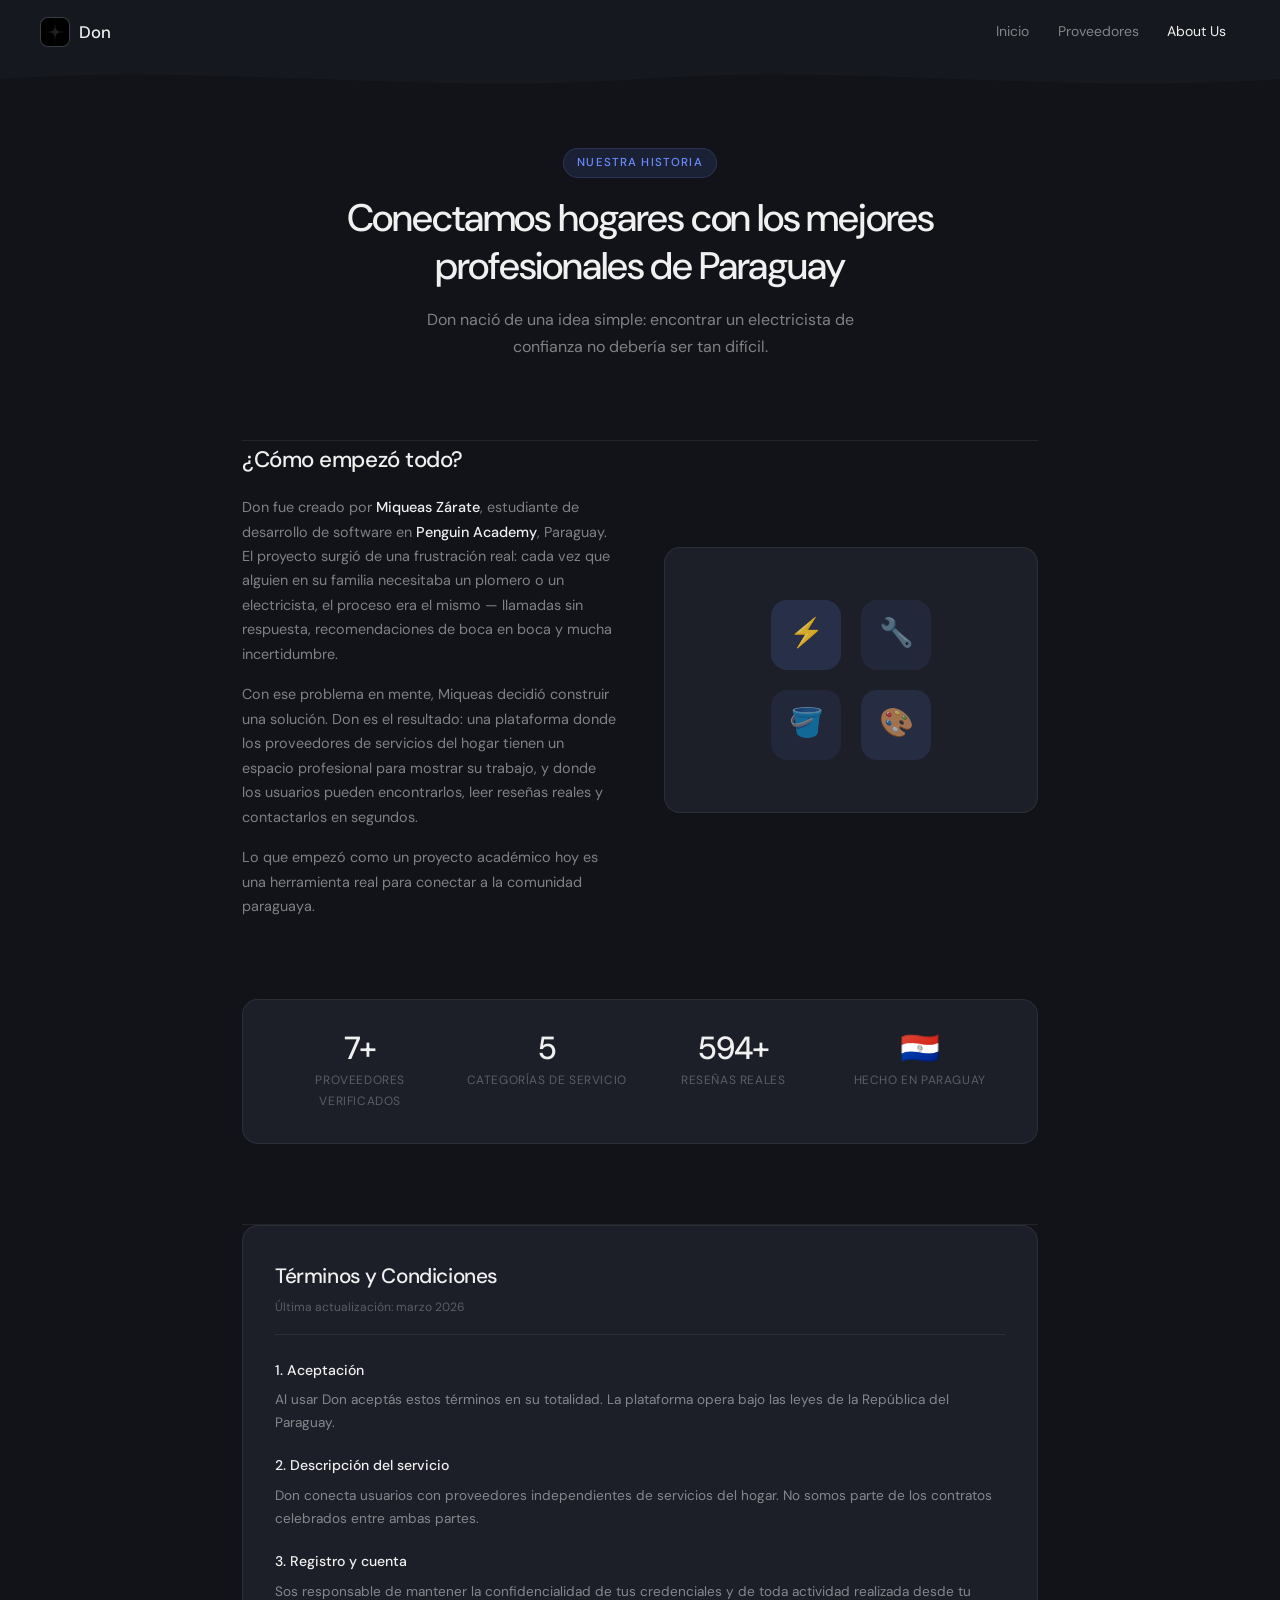
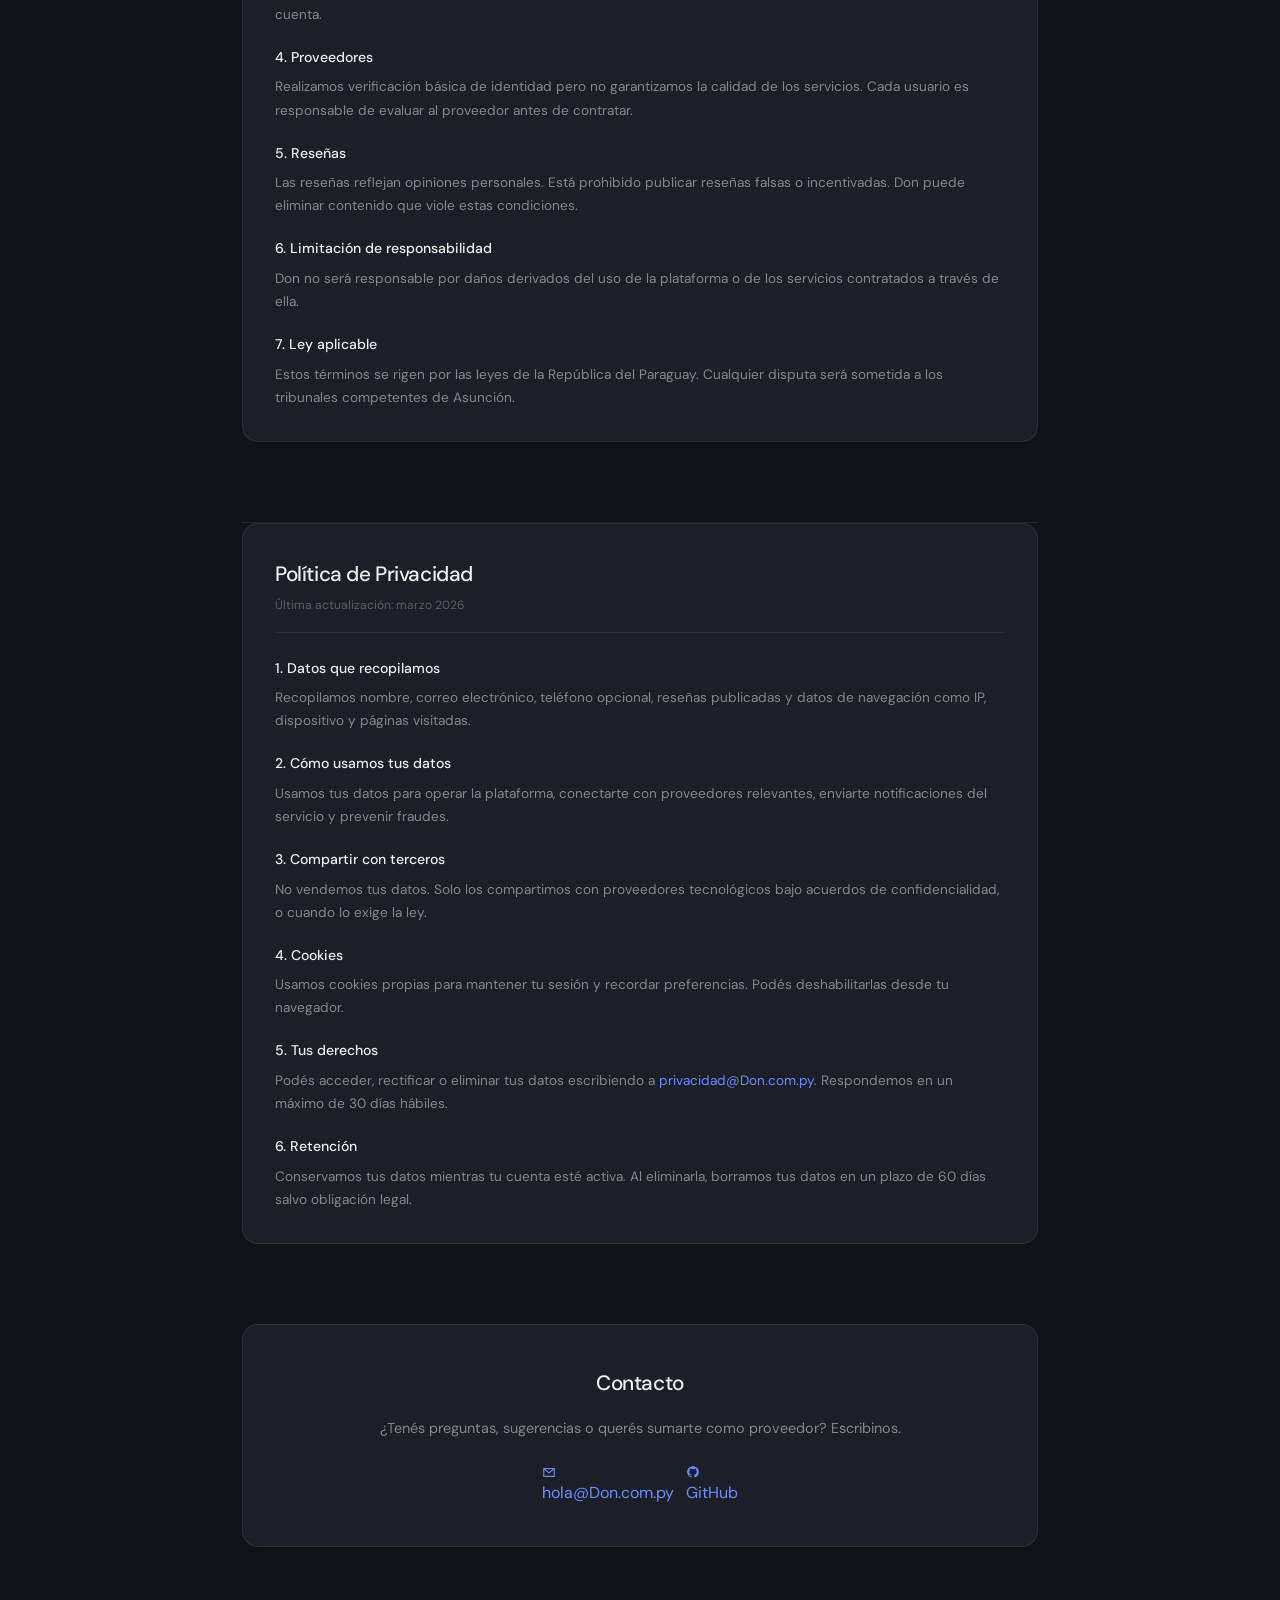
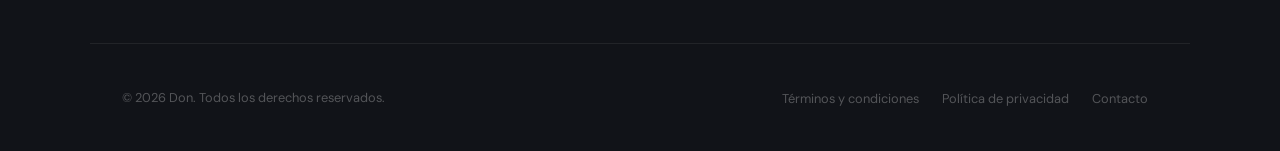
==== views/aboutUs.html @ 945bc73f "add: adding views" ====
<!DOCTYPE html>
<html lang="es">
<head>
  <meta charset="UTF-8" />
  <meta name="viewport" content="width=device-width, initial-scale=1.0" />
  <link rel="preconnect" href="https://fonts.googleapis.com">
  <link href="https://fonts.googleapis.com/css2?family=DM+Sans:wght@300;400;500&display=swap" rel="stylesheet">
  <link rel="stylesheet" href="../css/index.css?v=2">
  <link rel="stylesheet" href="../css/aboutUs.css?v=1">
  <link rel="icon" href="../images/favicon.jpg" />
  <title>About Us — Don</title>
</head>
<body>

  <header class="site-header" role="banner">
    <div class="header-inner">
        <a href="../index.html" class="logo" aria-label="Don — Inicio">
          <img src="../images/favicon.jpg" alt="Don logo" class="logo-mark">
          Don
        </a>
      <nav class="site-nav" aria-label="Navegación principal">
        <ul>
          <li><a href="../index.html">Inicio</a></li>
          <li><a href="./recomendaciones.html">Proveedores</a></li>
          <li><a href="./aboutUs.html" class="active">About Us</a></li>
        </ul>
      </nav>
    </div>
    <div class="header-wave" aria-hidden="true">
      <svg viewBox="0 0 1440 32" preserveAspectRatio="none">
        <path d="M0,32 L0,16 C240,0 480,32 720,16 C960,0 1200,32 1440,16 L1440,32 Z" fill="#111318"/>
      </svg>
    </div>
  </header>

  <main>
    <div class="about-wrapper">

      <!-- Hero -->
      <section class="about-hero">
        <span class="about-badge">Nuestra historia</span>
        <h1>Conectamos hogares con los mejores profesionales de Paraguay</h1>
        <p>Don nació de una idea simple: encontrar un electricista de confianza no debería ser tan difícil.</p>
      </section>

      <!-- Story -->
      <section class="about-story">
        <div class="about-story-text">
          <h2>¿Cómo empezó todo?</h2>
          <p>Don fue creado por <strong>Miqueas Zárate</strong>, estudiante de desarrollo de software en <strong>Penguin Academy</strong>, Paraguay. El proyecto surgió de una frustración real: cada vez que alguien en su familia necesitaba un plomero o un electricista, el proceso era el mismo — llamadas sin respuesta, recomendaciones de boca en boca y mucha incertidumbre.</p>
          <p>Con ese problema en mente, Miqueas decidió construir una solución. Don es el resultado: una plataforma donde los proveedores de servicios del hogar tienen un espacio profesional para mostrar su trabajo, y donde los usuarios pueden encontrarlos, leer reseñas reales y contactarlos en segundos.</p>
          <p>Lo que empezó como un proyecto académico hoy es una herramienta real para conectar a la comunidad paraguaya.</p>
        </div>
        <div class="about-story-img" aria-hidden="true">
          <div class="about-story-graphic">
            <svg viewBox="0 0 200 200" fill="none" xmlns="http://www.w3.org/2000/svg">
              <rect x="20" y="20" width="70" height="70" rx="16" fill="#6b8cff" opacity="0.15"/>
              <rect x="110" y="20" width="70" height="70" rx="16" fill="#6b8cff" opacity="0.08"/>
              <rect x="20" y="110" width="70" height="70" rx="16" fill="#6b8cff" opacity="0.08"/>
              <rect x="110" y="110" width="70" height="70" rx="16" fill="#6b8cff" opacity="0.12"/>
              <text x="55" y="62" text-anchor="middle" font-size="28" fill="#6b8cff" opacity="0.8">⚡</text>
              <text x="145" y="62" text-anchor="middle" font-size="28" fill="#6b8cff" opacity="0.5">🔧</text>
              <text x="55" y="152" text-anchor="middle" font-size="28" fill="#6b8cff" opacity="0.5">🪣</text>
              <text x="145" y="152" text-anchor="middle" font-size="28" fill="#6b8cff" opacity="0.6">🎨</text>
            </svg>
          </div>
        </div>
      </section>

      <!-- Stats -->
      <section class="about-stats" id="about-stats">
        <div class="about-stat-item">
          <span class="about-stat-number" id="stat-proveedores">—</span>
          <span class="about-stat-label">Proveedores verificados</span>
        </div>
        <div class="about-stat-item">
          <span class="about-stat-number" id="stat-categorias">—</span>
          <span class="about-stat-label">Categorías de servicio</span>
        </div>
        <div class="about-stat-item">
          <span class="about-stat-number" id="stat-resenas">—</span>
          <span class="about-stat-label">Reseñas reales</span>
        </div>
        <div class="about-stat-item">
          <span class="about-stat-number">🇵🇾</span>
          <span class="about-stat-label">Hecho en Paraguay</span>
        </div>
      </section>

      <!-- TÉRMINOS Y CONDICIONES -->
      <section class="about-legal" id="terminos">
        <div class="legal-card">
          <div class="legal-header">
            <h2>Términos y Condiciones</h2>
            <p class="legal-fecha">Última actualización: marzo 2026</p>
          </div>
          <div class="legal-body">
            <h3>1. Aceptación</h3>
            <p>Al usar Don aceptás estos términos en su totalidad. La plataforma opera bajo las leyes de la República del Paraguay.</p>

            <h3>2. Descripción del servicio</h3>
            <p>Don conecta usuarios con proveedores independientes de servicios del hogar. No somos parte de los contratos celebrados entre ambas partes.</p>

            <h3>3. Registro y cuenta</h3>
            <p>Sos responsable de mantener la confidencialidad de tus credenciales y de toda actividad realizada desde tu cuenta.</p>

            <h3>4. Proveedores</h3>
            <p>Realizamos verificación básica de identidad pero no garantizamos la calidad de los servicios. Cada usuario es responsable de evaluar al proveedor antes de contratar.</p>

            <h3>5. Reseñas</h3>
            <p>Las reseñas reflejan opiniones personales. Está prohibido publicar reseñas falsas o incentivadas. Don puede eliminar contenido que viole estas condiciones.</p>

            <h3>6. Limitación de responsabilidad</h3>
            <p>Don no será responsable por daños derivados del uso de la plataforma o de los servicios contratados a través de ella.</p>

            <h3>7. Ley aplicable</h3>
            <p>Estos términos se rigen por las leyes de la República del Paraguay. Cualquier disputa será sometida a los tribunales competentes de Asunción.</p>
          </div>
        </div>
      </section>

      <!-- POLÍTICA DE PRIVACIDAD -->
      <section class="about-legal" id="privacidad">
        <div class="legal-card">
          <div class="legal-header">
            <h2>Política de Privacidad</h2>
            <p class="legal-fecha">Última actualización: marzo 2026</p>
          </div>
          <div class="legal-body">
            <h3>1. Datos que recopilamos</h3>
            <p>Recopilamos nombre, correo electrónico, teléfono opcional, reseñas publicadas y datos de navegación como IP, dispositivo y páginas visitadas.</p>

            <h3>2. Cómo usamos tus datos</h3>
            <p>Usamos tus datos para operar la plataforma, conectarte con proveedores relevantes, enviarte notificaciones del servicio y prevenir fraudes.</p>

            <h3>3. Compartir con terceros</h3>
            <p>No vendemos tus datos. Solo los compartimos con proveedores tecnológicos bajo acuerdos de confidencialidad, o cuando lo exige la ley.</p>

            <h3>4. Cookies</h3>
            <p>Usamos cookies propias para mantener tu sesión y recordar preferencias. Podés deshabilitarlas desde tu navegador.</p>

            <h3>5. Tus derechos</h3>
            <p>Podés acceder, rectificar o eliminar tus datos escribiendo a <a href="mailto:privacidad@Don.com.py">privacidad@Don.com.py</a>. Respondemos en un máximo de 30 días hábiles.</p>

            <h3>6. Retención</h3>
            <p>Conservamos tus datos mientras tu cuenta esté activa. Al eliminarla, borramos tus datos en un plazo de 60 días salvo obligación legal.</p>
          </div>
        </div>
      </section>

      <!-- CONTACTO -->
      <section class="about-contact" id="contacto">
        <h2>Contacto</h2>
        <p>¿Tenés preguntas, sugerencias o querés sumarte como proveedor? Escribinos.</p>
        <div class="about-contact-links">
          <a href="mailto:hola@Don.com.py" class="tarjeta-btn-primary">
            <svg viewBox="0 0 16 16" fill="none" width="14" height="14">
              <path d="M2 4l6 5 6-5M2 4h12v9H2V4z" stroke="currentColor" stroke-width="1.2" stroke-linecap="round" stroke-linejoin="round"/>
            </svg>
            hola@Don.com.py
          </a>
          <a href="https://github.com/cannedcoke" target="_blank" rel="noopener noreferrer" class="tarjeta-btn-ghost">
            <svg viewBox="0 0 24 24" fill="currentColor" width="14" height="14">
              <path d="M12 2C6.477 2 2 6.477 2 12c0 4.418 2.865 8.166 6.839 9.489.5.092.682-.217.682-.482 0-.237-.009-.868-.013-1.703-2.782.604-3.369-1.34-3.369-1.34-.454-1.156-1.11-1.463-1.11-1.463-.908-.62.069-.608.069-.608 1.003.07 1.531 1.03 1.531 1.03.892 1.529 2.341 1.087 2.91.832.092-.647.35-1.088.636-1.338-2.22-.253-4.555-1.11-4.555-4.943 0-1.091.39-1.984 1.029-2.683-.103-.253-.446-1.27.098-2.647 0 0 .84-.269 2.75 1.025A9.578 9.578 0 0 1 12 6.836a9.59 9.59 0 0 1 2.504.337c1.909-1.294 2.747-1.025 2.747-1.025.546 1.377.202 2.394.1 2.647.64.699 1.028 1.592 1.028 2.683 0 3.842-2.339 4.687-4.566 4.935.359.309.678.919.678 1.852 0 1.336-.012 2.415-.012 2.743 0 .267.18.578.688.48C19.138 20.163 22 16.418 22 12c0-5.523-4.477-10-10-10z"/>
            </svg>
            GitHub
          </a>
        </div>
      </section>

    </div>
  </main>

  <footer>
    <p>&copy; 2026 Don. Todos los derechos reservados.</p>
    <nav aria-label="Navegación del pie de página">
      <ul>
        <li><a href="./aboutUs.html#terminos">Términos y condiciones</a></li>
        <li><a href="./aboutUs.html#privacidad">Política de privacidad</a></li>
        <li><a href="./aboutUs.html#contacto">Contacto</a></li>
      </ul>
    </nav>
  </footer>

  <script src="../js/aboutUs.js"></script>
</body>
</html>
---- css/index.css ----
/* === HERO ================================================== */
#inicio {
  position: relative;
  padding: 7rem 2rem 5rem;
  max-width: var(--max-w);
  margin: 0 auto;
  overflow: hidden;
}

.hero-inner {
  position: relative;
  z-index: 2;
  max-width: 620px;
}

.hero-eyebrow {
  margin-bottom: 1.5rem;
}

.hero-badge {
  display: inline-flex;
  align-items: center;
  gap: 0.5rem;
  font-size: 0.72rem;
  font-weight: 500;
  letter-spacing: 0.1em;
  text-transform: uppercase;
  color: var(--text-subtle);
  border: 1px solid var(--border-card);
  border-radius: 99px;
  padding: 0.3rem 0.85rem;
}

.badge-dot {
  width: 6px;
  height: 6px;
  border-radius: 50%;
  background: #4ade80;
  box-shadow: 0 0 6px #4ade80;
  animation: pulse-dot 2s ease-in-out infinite;
}

@keyframes pulse-dot {
  0%, 100% { opacity: 1; }
  50% { opacity: 0.4; }
}

#inicio h1 {
  font-family: 'Syne', sans-serif;
  font-size: clamp(3rem, 7vw, 5.5rem);
  font-weight: 800;
  line-height: 1.0;
  letter-spacing: -0.03em;
  color: var(--text-primary);
  margin-bottom: 1.75rem;
}

#inicio h1 em {
  font-style: italic;
  font-weight: 700;
  color: var(--accent);
  font-family: 'Syne', sans-serif;
}

.hero-sub {
  font-size: 1rem;
  color: var(--text-muted);
  max-width: 480px;
  line-height: 1.75;
  margin-bottom: 2.5rem;
}

.hero-sub strong {
  color: var(--text-primary);
  font-weight: 500;
}

.cta-group {
  display: flex;
  align-items: center;
  flex-wrap: wrap;
  gap: 0.75rem;
  margin-bottom: 3rem;
}

/* Pills */
.hero-pills {
  display: flex;
  flex-wrap: wrap;
  gap: 0.5rem;
}

.pill {
  font-size: 0.78rem;
  color: var(--text-muted);
  background: var(--bg-card);
  border: 1px solid var(--border-card);
  border-radius: 99px;
  padding: 0.3rem 0.85rem;
  transition: border-color 0.2s ease, color 0.2s ease;
}

.pill:hover {
  border-color: rgba(107, 140, 255, 0.35);
  color: var(--text-primary);
}

/* Big decorative letters */
.hero-deco {
  position: absolute;
  right: -2rem;
  top: 50%;
  transform: translateY(-50%);
  font-family: 'Syne', sans-serif;
  font-size: clamp(10rem, 18vw, 18rem);
  font-weight: 800;
  color: transparent;
  -webkit-text-stroke: 1px rgba(107, 140, 255, 0.08);
  line-height: 1;
  user-select: none;
  pointer-events: none;
  z-index: 1;
}

/* === STATS STRIP =========================================== */
.stats-strip {
  display: flex;
  align-items: center;
  justify-content: center;
  flex-wrap: wrap;
  gap: 0;
  border-top: 1px solid var(--border-card);
  border-bottom: 1px solid var(--border-card);
  padding: 2rem;
  background: var(--bg-card);
}

.stat-item {
  display: flex;
  flex-direction: column;
  align-items: center;
  gap: 0.2rem;
  padding: 0 3rem;
  text-align: center;
}

.stat-n {
  font-family: 'Syne', sans-serif;
  font-size: 2rem;
  font-weight: 700;
  color: var(--text-primary);
  letter-spacing: -0.02em;
}

.stat-l {
  font-size: 0.72rem;
  color: var(--text-subtle);
  text-transform: uppercase;
  letter-spacing: 0.07em;
}

.stat-divider {
  width: 1px;
  height: 40px;
  background: var(--border-card);
}

/* === HOW IT WORKS ========================================== */
.how-section {
  padding: 6rem 2rem;
  max-width: var(--max-w);
  margin: 0 auto;
}

.section-label {
  font-size: 0.72rem;
  font-weight: 500;
  letter-spacing: 0.1em;
  text-transform: uppercase;
  color: var(--accent);
  margin-bottom: 0.75rem;
}

.how-inner h2,
.provider-text h2 {
  font-family: 'Syne', sans-serif;
  font-size: clamp(1.8rem, 3.5vw, 2.8rem);
  font-weight: 800;
  letter-spacing: -0.03em;
  color: var(--text-primary);
  line-height: 1.1;
  margin-bottom: 3rem;
}

.steps-grid {
  display: grid;
  grid-template-columns: repeat(3, 1fr);
  gap: 1.5rem;
}

.step-card {
  background: var(--bg-card);
  border: 1px solid var(--border-card);
  border-radius: var(--radius-lg);
  padding: 1.75rem;
  display: flex;
  flex-direction: column;
  gap: 0.75rem;
  transition: border-color 0.2s ease, transform 0.15s ease;
  position: relative;
  overflow: hidden;
}

.step-card::before {
  content: '';
  position: absolute;
  top: 0; left: 0; right: 0;
  height: 2px;
  background: linear-gradient(90deg, var(--accent) 0%, transparent 100%);
  opacity: 0;
  transition: opacity 0.2s ease;
}

.step-card:hover {
  border-color: rgba(107, 140, 255, 0.25);
  transform: translateY(-3px);
}

.step-card:hover::before {
  opacity: 1;
}

.step-num {
  font-family: 'Syne', sans-serif;
  font-size: 2.5rem;
  font-weight: 800;
  color: transparent;
  -webkit-text-stroke: 1px rgba(107, 140, 255, 0.25);
  line-height: 1;
}

.step-card h3 {
  font-size: 0.95rem;
  font-weight: 500;
  color: var(--text-primary);
}

.step-card p {
  font-size: 0.85rem;
  color: var(--text-muted);
  line-height: 1.65;
}

/* === FOR PROVIDERS ========================================= */
#proveedores {
  border-top: 1px solid var(--border-card);
  padding: 0;
}

.provider-inner {
  max-width: var(--max-w);
  margin: 0 auto;
  padding: 6rem 2rem;
  display: grid;
  grid-template-columns: 1fr 1fr;
  gap: 4rem;
  align-items: center;
}

.provider-text {
  display: flex;
  flex-direction: column;
  gap: 1rem;
  align-items: flex-start;
}

.provider-text p {
  font-size: 0.95rem;
  color: var(--text-muted);
  line-height: 1.75;
  max-width: 400px;
  margin-bottom: 0.5rem;
}

/* Provider visual cards */
.provider-visual {
  position: relative;
  height: 280px;
}

.pv-card {
  position: absolute;
  background: var(--bg-card);
  border: 1px solid var(--border-card);
  border-radius: var(--radius-lg);
  padding: 1rem 1.25rem;
  display: flex;
  align-items: center;
  gap: 0.85rem;
  width: 260px;
  box-shadow: 0 8px 32px rgba(0,0,0,0.3);
  transition: transform 0.3s ease;
}

.pv-card:hover { transform: translateY(-4px) !important; }

.pv-card:nth-child(1) { top: 0; left: 0; z-index: 3; }
.pv-card--offset      { top: 90px; left: 60px; z-index: 2; opacity: 0.85; }
.pv-card--offset2     { top: 180px; left: 120px; z-index: 1; opacity: 0.65; }

.pv-avatar {
  width: 38px; height: 38px;
  border-radius: 9px;
  background: var(--accent-dim);
  border: 1px solid rgba(107,140,255,0.2);
  display: flex; align-items: center; justify-content: center;
  font-size: 0.75rem; font-weight: 500; color: var(--accent);
  flex-shrink: 0;
}

.pv-avatar--2 { background: rgba(232,86,138,0.12); border-color: rgba(232,86,138,0.2); color: #e8568a; }
.pv-avatar--3 { background: rgba(139,92,246,0.12); border-color: rgba(139,92,246,0.2); color: #8b5cf6; }

.pv-name {
  font-size: 0.85rem;
  font-weight: 500;
  color: var(--text-primary);
}

.pv-cat {
  font-size: 0.72rem;
  color: var(--accent);
  background: var(--accent-dim);
  border: 1px solid rgba(107,140,255,0.18);
  border-radius: 4px;
  padding: 0.1rem 0.45rem;
}

.pv-stars {
  margin-left: auto;
  font-size: 0.7rem;
  color: #f5c842;
  letter-spacing: -1px;
}

/* === BUTTONS =============================================== */
.btn-primary {
  font-family: 'DM Sans', sans-serif;
  font-size: 0.875rem;
  font-weight: 500;
  color: #fff;
  background: var(--accent);
  border: none;
  border-radius: 7px;
  padding: 0.65rem 1.4rem;
  cursor: pointer;
  text-decoration: none;
  display: inline-flex;
  align-items: center;
  gap: 6px;
  transition: background 0.15s ease, transform 0.1s ease;
}

.btn-primary:hover { background: var(--accent-hover); color: #fff; }
.btn-primary:active { transform: scale(0.98); }

.btn-ghost {
  font-family: 'DM Sans', sans-serif;
  font-size: 0.875rem;
  font-weight: 400;
  color: var(--text-muted);
  background: transparent;
  border: 1px solid var(--btn-border);
  border-radius: 7px;
  padding: 0.65rem 1.4rem;
  cursor: pointer;
  text-decoration: none;
  display: inline-flex;
  align-items: center;
  gap: 6px;
  transition: color 0.15s, border-color 0.15s, background 0.15s;
}

.btn-ghost:hover {
  color: var(--text-primary);
  border-color: var(--btn-border-h);
  background: var(--btn-ghost-bg-h);
}

/* === RESPONSIVE ============================================ */
@media (max-width: 768px) {
  .site-nav { display: none; }
  .header-inner { padding: 0 1.25rem; }
  #inicio { padding: 5rem 1.25rem 3rem; }
  .hero-deco { display: none; }
  .steps-grid { grid-template-columns: 1fr; }
  .provider-inner { grid-template-columns: 1fr; padding: 4rem 1.25rem; }
  .provider-visual { display: none; }
  .stats-strip { gap: 1.5rem; }
  .stat-item { padding: 0 1rem; }
  .stat-divider { display: none; }
  footer { flex-direction: column; align-items: flex-start; padding: 2rem 1.25rem; }
}
/* ============================================================
   ServiMarket — index.css
   Estética: moderno corporativo, oscuro elegante
   Google Font: DM Sans 300;400;500
   ============================================================ */

/* === VARIABLES ============================================= */
:root {
  --bg-page:          #111318;
  --bg-header:        #16181f;
  --bg-surface:       #16181f;
  --bg-card:          #1c1f28;
  --border-header:    rgba(255, 255, 255, 0.07);
  --border-card:      rgba(255, 255, 255, 0.07);
  --text-primary:     #f0f0f0;
  --text-muted:       rgba(240, 240, 240, 0.5);
  --text-subtle:      rgba(240, 240, 240, 0.3);
  --accent:           #6b8cff;
  --accent-hover:     #7d9bff;
  --accent-dim:       rgba(107, 140, 255, 0.12);
  --btn-border:       rgba(255, 255, 255, 0.1);
  --btn-border-h:     rgba(255, 255, 255, 0.2);
  --btn-ghost-bg-h:   rgba(255, 255, 255, 0.04);
  --nav-hover-bg:     rgba(255, 255, 255, 0.05);
  --radius-sm:        6px;
  --radius-md:        10px;
  --radius-lg:        16px;
  --max-w:            1100px;
  --header-h:         64px;
}
.particle {
  position: absolute;
  border-radius: 50%;
  animation-name: float;
  animation-timing-function: linear;
  animation-iteration-count: infinite;
}

@keyframes float {
  0% { transform: translateY(0); opacity: 1; }
  100% { transform: translateY(-100vh); opacity: 0; }
}
/* === RESET ================================================= */
*,
*::before,
*::after {
  box-sizing: border-box;
  margin: 0;
  padding: 0;
}

/* === BASE ================================================== */
html {
  font-size: 16px;
  scroll-behavior: smooth;
  -webkit-text-size-adjust: 100%;
}

body {
  font-family: 'DM Sans', sans-serif;
  font-weight: 400;
  background: var(--bg-page);
  color: var(--text-primary);
  line-height: 1.7;
  min-height: 100vh;
}

img,
svg {
  display: block;
  max-width: 100%;
}

a {
  color: var(--accent);
  text-decoration: none;
  transition: color 0.15s ease;
}

a:hover {
  color: var(--accent-hover);
}

ul {
  list-style: none;
}

/* === HEADER ================================================ */
.site-header {
  position: fixed;
  top: 0; left: 0; right: 0;
  z-index: 100;
  background: var(--bg-header);
  animation: hdr-in 0.5s cubic-bezier(0.22, 1, 0.36, 1) both;
}

.header-inner {
  height: var(--header-h);
  padding: 0 2.5rem;
  display: flex;
  align-items: center;
  justify-content: space-between;
  gap: 2rem;
}

/* Ola inferior del header */
.header-wave {
  display: block;
  width: 100%;
  height: 32px;
  line-height: 0;
  overflow: hidden;
  margin-top: -1px;
}

.header-wave svg {
  display: block;
  width: 100%;
  height: 32px;
}

/* === LOGO ================================================== */
.logo {
  font-size: 1.05rem;
  font-weight: 500;
  letter-spacing: 0.01em;
  color: var(--text-primary);
  text-decoration: none;
  display: flex;
  align-items: center;
  gap: 9px;
  flex-shrink: 0;
  animation: item-in 0.5s 0.1s cubic-bezier(0.22, 1, 0.36, 1) both;
}

.logo-mark {
  width: 30px;
  height: 30px;
  background: #232630;
  border: 1px solid var(--btn-border);
  border-radius: 8px;
  display: flex;
  align-items: center;
  justify-content: center;
  flex-shrink: 0;
}

.logo-mark svg {
  width: 16px;
  height: 16px;
}


/* === NAV =================================================== */
.site-nav ul {
  display: flex;
  align-items: center;
  gap: 0.1rem;
}

.site-nav li                { animation: item-in 0.5s cubic-bezier(0.22, 1, 0.36, 1) both; }
.site-nav li:nth-child(1)   { animation-delay: 0.15s; }
.site-nav li:nth-child(2)   { animation-delay: 0.20s; }
.site-nav li:nth-child(3)   { animation-delay: 0.25s; }
.site-nav li:nth-child(4)   { animation-delay: 0.30s; }

.site-nav a {
  font-size: 0.875rem;
  font-weight: 400;
  color: var(--text-muted);
  text-decoration: none;
  padding: 0.45rem 0.85rem;
  border-radius: var(--radius-sm);
  display: block;
  transition: color 0.15s ease, background 0.15s ease;
}

.site-nav a:hover {
  color: var(--text-primary);
  background: var(--nav-hover-bg);
}

.site-nav a.active {
  color: var(--text-primary);
}

/* === BOTONES DEL HEADER ==================================== */
.header-actions {
  display: flex;
  align-items: center;
  gap: 0.75rem;
  flex-shrink: 0;
  animation: item-in 0.5s 0.35s cubic-bezier(0.22, 1, 0.36, 1) both;
}

.btn-ghost {
  font-family: 'DM Sans', sans-serif;
  font-size: 0.875rem;
  font-weight: 400;
  color: rgba(240, 240, 240, 0.6);
  background: transparent;
  border: 1px solid var(--btn-border);
  border-radius: 7px;
  padding: 0.4rem 1rem;
  cursor: pointer;
  text-decoration: none;
  display: inline-flex;
  align-items: center;
  transition: color 0.15s ease, border-color 0.15s ease, background 0.15s ease;
}

.btn-ghost:hover {
  color: var(--text-primary);
  border-color: var(--btn-border-h);
  background: var(--btn-ghost-bg-h);
}

/* === MAIN ================================================== */
main {
  padding-top: calc(var(--header-h) + 28px);
}

/* Contenedor centrado reutilizable */
.container {
  max-width: var(--max-w);
  margin: 0 auto;
  padding: 0 2rem;
}

/* === SECCIÓN HERO ========================================== */
#inicio {
  padding: 6rem 2rem 5rem;
  max-width: var(--max-w);
  margin: 0 auto;
}

#inicio h1 {
  font-size: clamp(2rem, 4vw, 3rem);
  font-weight: 500;
  line-height: 1.2;
  letter-spacing: -0.02em;
  color: var(--text-primary);
  max-width: 680px;
  margin-bottom: 1.5rem;
}

/* Resalta "ServiMarket" en el párrafo */
#inicio p strong {
  color: var(--text-primary);
  font-weight: 500;
}

#inicio > p {
  font-size: 1.05rem;
  color: var(--text-muted);
  max-width: 560px;
  margin-bottom: 1rem;
  line-height: 1.75;
}

/* Lista de beneficios */
#inicio ul[aria-label="Beneficios principales"] {
  display: flex;
  flex-direction: column;
  gap: 0.6rem;
  margin: 2rem 0 2.5rem;
}

#inicio ul[aria-label="Beneficios principales"] li {
  display: flex;
  align-items: center;
  gap: 0.65rem;
  font-size: 0.95rem;
  color: var(--text-muted);
}

/* Checkmark decorativo antes de cada ítem */
#inicio ul[aria-label="Beneficios principales"] li::before {
  content: '';
  flex-shrink: 0;
  width: 18px;
  height: 18px;
  border-radius: 50%;
  background: var(--accent-dim);
  border: 1px solid rgba(107, 140, 255, 0.25);
  background-image: url("data:image/svg+xml,%3Csvg viewBox='0 0 10 10' fill='none' xmlns='http://www.w3.org/2000/svg'%3E%3Cpath d='M2 5l2 2 4-4' stroke='%236b8cff' stroke-width='1.5' stroke-linecap='round' stroke-linejoin='round'/%3E%3C/svg%3E");
  background-repeat: no-repeat;
  background-position: center;
  background-size: 10px;
}

/* CTAs del hero */
.cta-group {
  display: flex;
  align-items: center;
  flex-wrap: wrap;
  gap: 1rem;
  margin-top: 2.5rem;
}

/* Botón primario general (hero + secciones) */
.btn-primary,
a[role="button"] {
  font-family: 'DM Sans', sans-serif;
  font-size: 0.9rem;
  font-weight: 500;
  color: #ffffff;
  background: var(--accent);
  border: none;
  border-radius: 7px;
  padding: 0.65rem 1.4rem;
  cursor: pointer;
  text-decoration: none;
  display: inline-flex;
  align-items: center;
  gap: 6px;
  transition: background 0.15s ease, transform 0.1s ease;
}

.btn-primary:hover,
a[role="button"]:hover {
  background: var(--accent-hover);
  color: #ffffff;
}

.btn-primary:active,
a[role="button"]:active {
  transform: scale(0.98);
}

/* CTA secundario en línea */
#inicio > p:last-child {
  font-size: 0.875rem;
  color: var(--text-subtle);
  margin-top: 1.25rem;
}

#inicio > p:last-child a {
  color: var(--text-muted);
  text-decoration: underline;
  text-underline-offset: 3px;
}

#inicio > p:last-child a:hover {
  color: var(--text-primary);
}

/* === DIVISOR ENTRE SECCIONES =============================== */
section + section {
  border-top: 1px solid var(--border-card);
}

/* === SECCIÓN PROVEEDORES =================================== */
#proveedores {
  padding: 5rem 2rem;
  max-width: var(--max-w);
  margin: 0 auto;
}

#proveedores h2 {
  font-size: clamp(1.4rem, 2.5vw, 2rem);
  font-weight: 500;
  letter-spacing: -0.015em;
  color: var(--text-primary);
  margin-bottom: 1rem;
}

#proveedores p {
  font-size: 1rem;
  color: var(--text-muted);
  max-width: 520px;
  line-height: 1.75;
  margin-bottom: 2rem;
}

/* === FOOTER ================================================ */
footer {
  border-top: 1px solid var(--border-card);
  padding: 2.5rem 2rem;
  max-width: var(--max-w);
  margin: 0 auto;
  display: flex;
  align-items: center;
  justify-content: space-between;
  flex-wrap: wrap;
  gap: 1rem;
}

footer p {
  font-size: 0.8rem;
  color: var(--text-subtle);
}

footer nav ul {
  display: flex;
  flex-wrap: wrap;
  gap: 0.25rem;
}

footer nav a {
  font-size: 0.8rem;
  color: var(--text-subtle);
  padding: 0.3rem 0.6rem;
  border-radius: var(--radius-sm);
  transition: color 0.15s ease;
}

footer nav a:hover {
  color: var(--text-muted);
}

/* === KEYFRAMES ============================================= */
@keyframes hdr-in {
  from { opacity: 0; transform: translateY(-6px); }
  to   { opacity: 1; transform: translateY(0); }
}

@keyframes item-in {
  from { opacity: 0; transform: translateY(-4px); }
  to   { opacity: 1; transform: translateY(0); }
}

/* === RESPONSIVE ============================================ */
@media (max-width: 768px) {
  .site-nav         { display: none; }
  .btn-ghost        { display: none; }
  .header-inner     { padding: 0 1.25rem; }

  #inicio           { padding: 4rem 1.25rem 3rem; }
  #proveedores      { padding: 3.5rem 1.25rem; }

  footer {
    flex-direction: column;
    align-items: flex-start;
    padding: 2rem 1.25rem;
  }
}

@media (max-width: 480px) {
  #inicio h1        { font-size: 1.75rem; }
  .cta-group        { flex-direction: column; align-items: flex-start; }
}
---- css/aboutUs.css ----
.about-wrapper {
  max-width: 860px;
  margin: 0 auto;
  padding: 3.5rem 2rem 6rem;
  display: flex;
  flex-direction: column;
  gap: 5rem;
}

/* === HERO ================================================== */
.about-hero {
  text-align: center;
  display: flex;
  flex-direction: column;
  align-items: center;
  gap: 1rem;
}

.about-badge {
  display: inline-block;
  font-size: 0.72rem;
  font-weight: 500;
  letter-spacing: 0.1em;
  text-transform: uppercase;
  color: var(--accent);
  background: var(--accent-dim);
  border: 1px solid rgba(107, 140, 255, 0.18);
  border-radius: 99px;
  padding: 0.25rem 0.85rem;
}

.about-hero h1 {
  font-size: clamp(1.6rem, 3.5vw, 2.4rem);
  font-weight: 500;
  letter-spacing: -0.03em;
  color: var(--text-primary);
  max-width: 620px;
  line-height: 1.25;
}

.about-hero p {
  font-size: 1rem;
  color: var(--text-muted);
  max-width: 480px;
}

/* === MISSION CARDS ========================================= */
.about-mission {
  display: grid;
  grid-template-columns: repeat(auto-fill, minmax(220px, 1fr));
  gap: 1.25rem;
}

.about-card {
  background: var(--bg-card);
  border: 1px solid var(--border-card);
  border-radius: var(--radius-lg);
  padding: 1.5rem;
  display: flex;
  flex-direction: column;
  gap: 0.6rem;
  transition: border-color 0.2s ease, transform 0.15s ease;
}

.about-card:hover {
  border-color: rgba(107, 140, 255, 0.3);
  transform: translateY(-2px);
}

.about-icon {
  font-size: 1.6rem;
  margin-bottom: 0.25rem;
}

.about-card h2 {
  font-size: 0.95rem;
  font-weight: 500;
  color: var(--text-primary);
}

.about-card p {
  font-size: 0.85rem;
  color: var(--text-muted);
  line-height: 1.6;
}

/* === STORY ================================================= */
.about-story {
  display: grid;
  grid-template-columns: 1fr 1fr;
  gap: 3rem;
  align-items: center;
}

.about-story-text {
  display: flex;
  flex-direction: column;
  gap: 1rem;
}

.about-story-text h2 {
  font-size: 1.4rem;
  font-weight: 500;
  color: var(--text-primary);
  letter-spacing: -0.02em;
}

.about-story-text p {
  font-size: 0.9rem;
  color: var(--text-muted);
  line-height: 1.7;
}

.about-story-text strong {
  color: var(--text-primary);
  font-weight: 500;
}

.about-story-graphic {
  background: var(--bg-card);
  border: 1px solid var(--border-card);
  border-radius: var(--radius-lg);
  padding: 2rem;
  display: flex;
  align-items: center;
  justify-content: center;
}

.about-story-graphic svg {
  width: 100%;
  max-width: 200px;
  height: auto;
}

/* === STATS ================================================= */
.about-stats {
  display: grid;
  grid-template-columns: repeat(4, 1fr);
  gap: 1rem;
  background: var(--bg-card);
  border: 1px solid var(--border-card);
  border-radius: var(--radius-lg);
  padding: 2rem;
}

.about-stat-item {
  display: flex;
  flex-direction: column;
  align-items: center;
  gap: 0.4rem;
  text-align: center;
}

.about-stat-number {
  font-size: 2rem;
  font-weight: 500;
  color: var(--text-primary);
  letter-spacing: -0.03em;
  line-height: 1;
}

.about-stat-label {
  font-size: 0.75rem;
  color: var(--text-subtle);
  text-transform: uppercase;
  letter-spacing: 0.05em;
}

/* === TEAM ================================================== */
.about-team h2 {
  font-size: 1.3rem;
  font-weight: 500;
  color: var(--text-primary);
  letter-spacing: -0.02em;
  margin-bottom: 1.5rem;
}

.about-team-grid {
  display: grid;
  grid-template-columns: repeat(auto-fill, minmax(300px, 1fr));
  gap: 1.25rem;
}

.about-team-card {
  background: var(--bg-card);
  border: 1px solid var(--border-card);
  border-radius: var(--radius-lg);
  padding: 1.5rem;
  display: flex;
  gap: 1.1rem;
  align-items: flex-start;
  transition: border-color 0.2s ease;
}

.about-team-card:hover {
  border-color: rgba(107, 140, 255, 0.3);
}

.about-team-avatar {
  width: 52px;
  height: 52px;
  border-radius: 12px;
  background: var(--accent-dim);
  border: 1px solid rgba(107, 140, 255, 0.2);
  display: flex;
  align-items: center;
  justify-content: center;
  font-size: 1rem;
  font-weight: 500;
  color: var(--accent);
  flex-shrink: 0;
}

.about-team-info {
  display: flex;
  flex-direction: column;
  gap: 0.4rem;
}

.about-team-nombre {
  font-size: 0.95rem;
  font-weight: 500;
  color: var(--text-primary);
}

.about-team-bio {
  font-size: 0.82rem;
  color: var(--text-muted);
  line-height: 1.6;
  margin-top: 0.2rem;
}

.about-team-links {
  display: flex;
  gap: 0.5rem;
  margin-top: 0.4rem;
}

.about-social-link {
  display: inline-flex;
  align-items: center;
  gap: 0.35rem;
  font-size: 0.78rem;
  color: var(--text-muted);
  text-decoration: none;
  border: 1px solid var(--border-card);
  border-radius: 5px;
  padding: 0.25rem 0.6rem;
  transition: color 0.15s ease, border-color 0.15s ease;
}

.about-social-link:hover {
  color: var(--text-primary);
  border-color: rgba(107, 140, 255, 0.3);
}

/* === CONTACT =============================================== */
.about-contact {
  background: var(--bg-card);
  border: 1px solid var(--border-card);
  border-radius: var(--radius-lg);
  padding: 2.5rem;
  text-align: center;
  display: flex;
  flex-direction: column;
  align-items: center;
  gap: 1rem;
}

.about-contact h2 {
  font-size: 1.3rem;
  font-weight: 500;
  color: var(--text-primary);
  letter-spacing: -0.02em;
}

.about-contact p {
  font-size: 0.9rem;
  color: var(--text-muted);
}

.about-contact-links {
  display: flex;
  gap: 0.75rem;
  flex-wrap: wrap;
  justify-content: center;
  margin-top: 0.5rem;
}
/* === LEGAL SECTIONS ======================================== */
.about-legal {
  display: flex;
  flex-direction: column;
}

.legal-card {
  background: var(--bg-card);
  border: 1px solid var(--border-card);
  border-radius: var(--radius-lg);
  padding: 2rem;
}

.legal-header {
  margin-bottom: 1.5rem;
  padding-bottom: 1rem;
  border-bottom: 1px solid var(--border-card);
}

.legal-header h2 {
  font-size: 1.3rem;
  font-weight: 500;
  color: var(--text-primary);
  letter-spacing: -0.02em;
}

.legal-fecha {
  font-size: 0.75rem;
  color: var(--text-subtle);
  margin-top: 0.25rem;
}

.legal-body h3 {
  font-size: 0.88rem;
  font-weight: 500;
  color: var(--text-primary);
  margin: 1.25rem 0 0.35rem;
}

.legal-body h3:first-child {
  margin-top: 0;
}

.legal-body p {
  font-size: 0.85rem;
  color: var(--text-muted);
  line-height: 1.7;
}

.legal-body a {
  color: var(--accent);
  text-decoration: none;
}

.legal-body a:hover {
  text-decoration: underline;
}

/* === RESPONSIVE ============================================ */
@media (max-width: 700px) {
  .about-wrapper {
    padding: 2.5rem 1.25rem 4rem;
    gap: 3.5rem;
  }

  .about-story {
    grid-template-columns: 1fr;
  }

  .about-story-img {
    display: none;
  }

  .about-stats {
    grid-template-columns: repeat(2, 1fr);
  }
}

@media (max-width: 420px) {
  .about-stats {
    grid-template-columns: 1fr;
  }
}
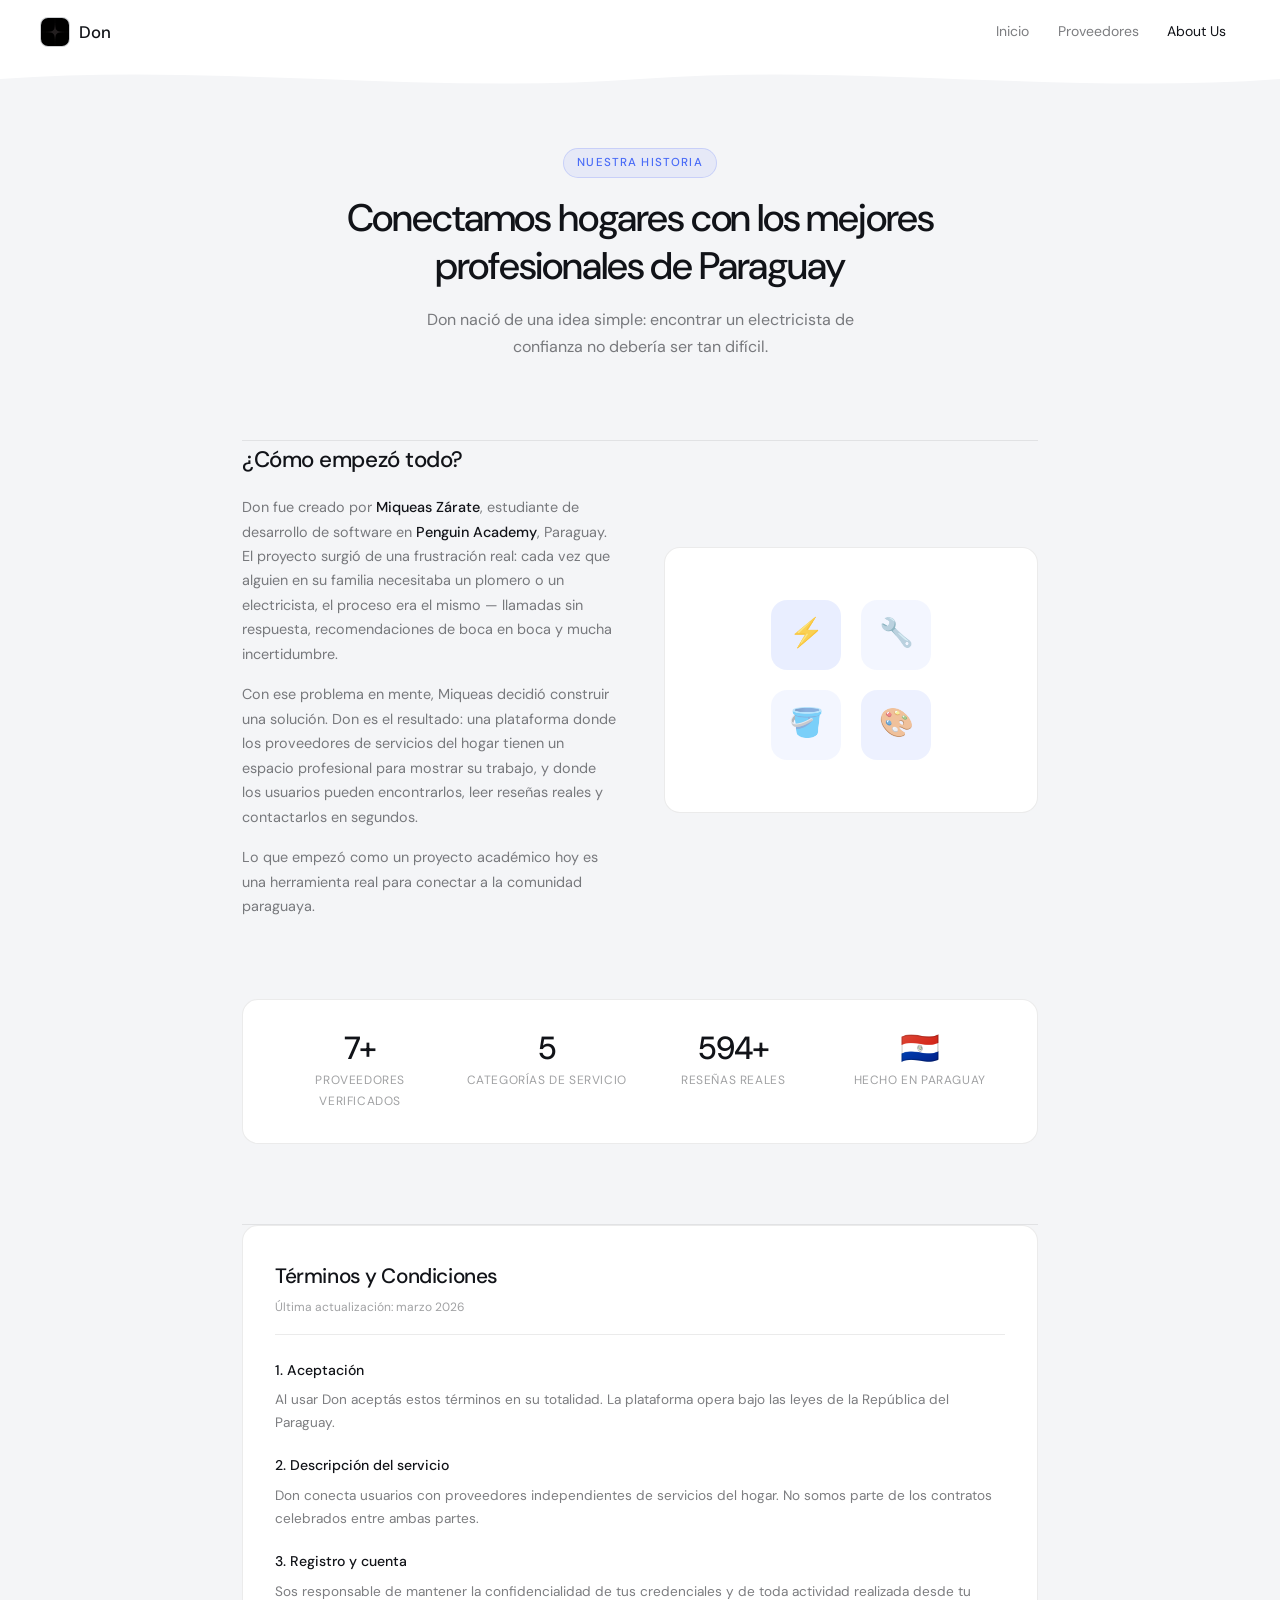
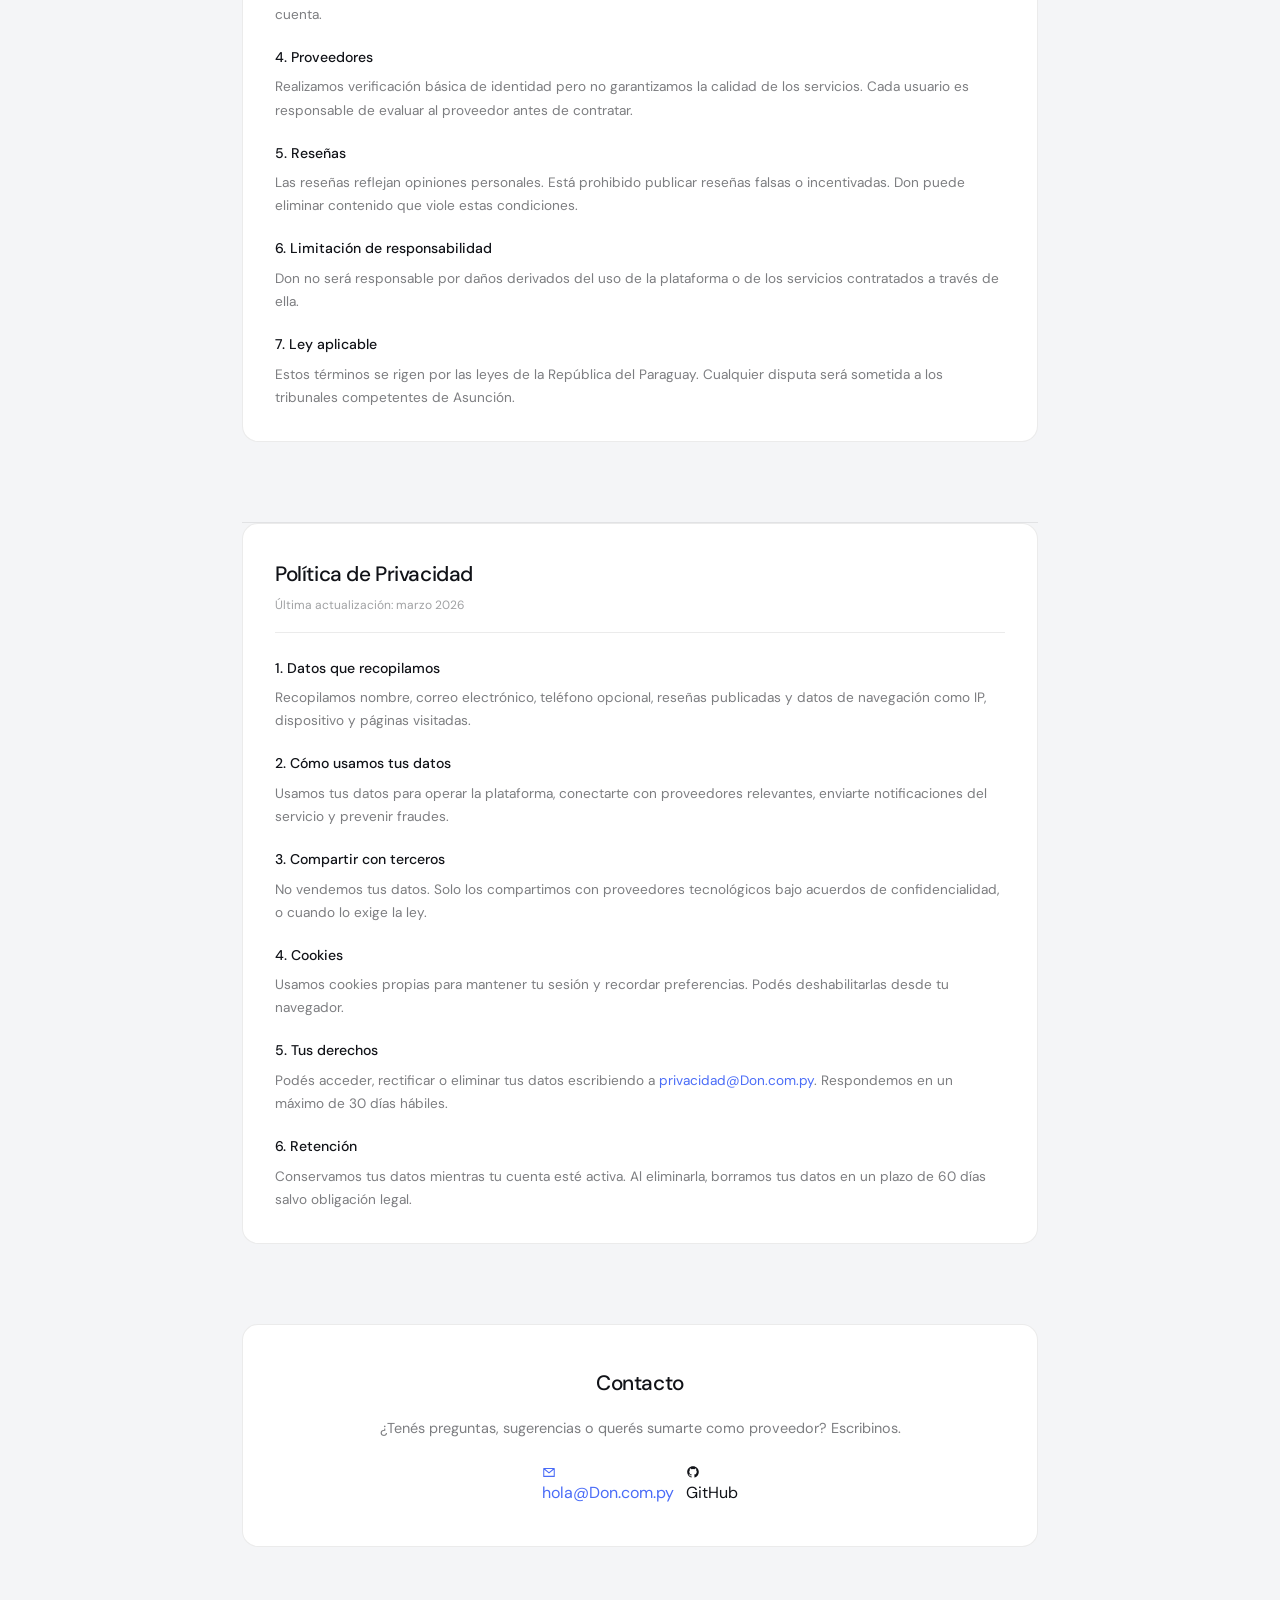
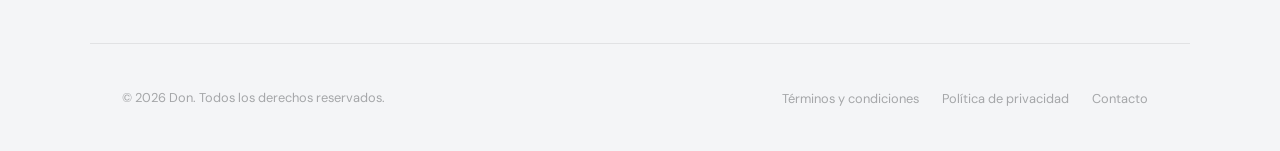
==== commit 99eb3245: "add: adding burger to header" ====
--- a/views/aboutUs.html
+++ b/views/aboutUs.html
@@ -25,6 +25,11 @@
           <li><a href="./aboutUs.html" class="active">About Us</a></li>
         </ul>
       </nav>
+          <button class="burger" aria-label="Abrir menú" aria-expanded="false">
+          <span></span>
+          <span></span>
+          <span></span>
+        </button>
     </div>
     <div class="header-wave" aria-hidden="true">
       <svg viewBox="0 0 1440 32" preserveAspectRatio="none">
--- a/css/index.css
+++ b/css/index.css
@@ -8,9 +8,7 @@
 }
 
 .hero-inner {
-  position: relative;
-  z-index: 2;
-  max-width: 620px;
+  max-width: 600px;
 }
 
 .hero-eyebrow {
@@ -84,36 +82,62 @@
 }
 
 /* Pills */
+/* Ticker */
+/* Ticker vertical */
 .hero-pills {
-  display: flex;
-  flex-wrap: wrap;
-  gap: 0.5rem;
+  overflow: hidden;
+  height: 320px;
+  mask-image: linear-gradient(180deg, transparent, black 30%, black 70%, transparent);
+  -webkit-mask-image: linear-gradient(180deg, transparent, black 30%, black 70%, transparent);
+  margin-top: 2rem;
+}
+
+.pills-wheel {
+  display: flex;
+  flex-direction: column;
+  gap: 1rem;
+  width: max-content;
+  animation: ticker-vertical 12s linear infinite;
+}
+
+.pills-wheel:hover {
+  animation-play-state: running;
 }
 
 .pill {
-  font-size: 0.78rem;
-  color: var(--text-muted);
+  font-size: 2.5rem;
+  padding: 0.4rem 0.9rem;
+  border-radius: 1px;
   background: var(--bg-card);
   border: 1px solid var(--border-card);
-  border-radius: 99px;
-  padding: 0.3rem 0.85rem;
+  color: var(--text-muted);
+  white-space: nowrap;
+  flex-shrink: 0;
   transition: border-color 0.2s ease, color 0.2s ease;
 }
 
-.pill:hover {
-  border-color: rgba(107, 140, 255, 0.35);
-  color: var(--text-primary);
-}
+
+@keyframes ticker-vertical {
+  from { transform: translateY(0); }
+  to   { transform: translateY(-50%); }
+}
+
+.pill--syne      { font-family: 'Syne', sans-serif; font-weight: 800; letter-spacing: -0.02em; }
+.pill--playfair  { font-family: 'Playfair Display', serif; font-style: italic; }
+.pill--mono      { font-family: 'Space Mono', monospace;  letter-spacing: -0.03em; }
+.pill--bebas     { font-family: 'Bebas Neue', sans-serif;  letter-spacing: 0.05em; }
+.pill--cormorant { font-family: 'Cormorant Garamond', serif; font-style: italic; font-weight: 600;  }
+.pill--dm        { font-family: 'DM Sans', sans-serif; font-weight: 300;  letter-spacing: 0.04em; }
 
 /* Big decorative letters */
 .hero-deco {
   position: absolute;
   right: -2rem;
-  top: 50%;
+  top: 80%;
   transform: translateY(-50%);
   font-family: 'Syne', sans-serif;
-  font-size: clamp(10rem, 18vw, 18rem);
-  font-weight: 800;
+  font-size: clamp(10rem, 20vw, 50rem);
+  font-weight: 900;
   color: transparent;
   -webkit-text-stroke: 1px rgba(107, 140, 255, 0.08);
   line-height: 1;
@@ -431,6 +455,51 @@
   --max-w:            1100px;
   --header-h:         64px;
 }
+@media (prefers-color-scheme: light) {
+  :root {
+    --bg-page:        #f4f5f7;
+    --bg-header:      #ffffff;
+    --bg-surface:     #ffffff;
+    --bg-card:        #ffffff;
+    --border-header:  rgba(0, 0, 0, 0.07);
+    --border-card:    rgba(0, 0, 0, 0.08);
+    --text-primary:   #111318;
+    --text-muted:     rgba(17, 19, 24, 0.55);
+    --text-subtle:    rgba(17, 19, 24, 0.35);
+    --accent:         #4a6cf7;
+    --accent-hover:   #3a5ce5;
+    --accent-dim:     rgba(74, 108, 247, 0.08);
+    --btn-border:     rgba(0, 0, 0, 0.1);
+    --btn-border-h:   rgba(0, 0, 0, 0.2);
+    --btn-ghost-bg-h: rgba(0, 0, 0, 0.04);
+    --nav-hover-bg:   rgba(0, 0, 0, 0.04);
+  }
+}
+@media (prefers-color-scheme: light) {
+  .header-wave path { fill: #f4f5f7; }
+}
+@media (prefers-color-scheme: light) {
+  .hero-deco {
+    -webkit-text-stroke: 1px rgba(74, 109, 247, 0.27);
+    
+  }
+  .step-num {
+    -webkit-text-stroke: 1px rgba(74, 108, 247, 0.2);
+  }
+  a.btn-ghost {
+    color: #1113188b;
+    border-color: rgb(0, 0, 0);
+  }
+
+  .btn-ghost:hover {
+    color: #111318;
+    border-color: rgba(0, 0, 0, 0.35);
+    background: rgba(0, 0, 0, 0.05);
+  }
+  .logo-mark{
+    background: #f7f7f9;
+  }
+}
 .particle {
   position: absolute;
   border-radius: 50%;
@@ -539,7 +608,7 @@
 .logo-mark {
   width: 30px;
   height: 30px;
-  background: #232630;
+  background: #e5e7eb;
   border: 1px solid var(--btn-border);
   border-radius: 8px;
   display: flex;
@@ -632,9 +701,10 @@
 
 /* === SECCIÓN HERO ========================================== */
 #inicio {
-  padding: 6rem 2rem 5rem;
-  max-width: var(--max-w);
-  margin: 0 auto;
+  display: grid;
+  grid-template-columns: 1fr auto;
+  align-items: center;
+  gap: 3rem;
 }
 
 #inicio h1 {
@@ -837,9 +907,84 @@
     align-items: flex-start;
     padding: 2rem 1.25rem;
   }
+  #inicio {
+    grid-template-columns: 1fr;
+  }
+
+  .hero-pills {
+   display: none;
+  }
 }
 
 @media (max-width: 480px) {
   #inicio h1        { font-size: 1.75rem; }
   .cta-group        { flex-direction: column; align-items: flex-start; }
+}
+/* === BURGER ================================================ */
+.burger {
+  display: none;
+  flex-direction: column;
+  justify-content: center;
+  gap: 5px;
+  width: 36px;
+  height: 36px;
+  background: transparent;
+  border: 1px solid var(--btn-border);
+  border-radius: var(--radius-sm);
+  cursor: pointer;
+  padding: 8px;
+  z-index: 200;
+}
+
+.burger span {
+  display: block;
+  width: 100%;
+  height: 1.5px;
+  background: var(--text-primary);
+  border-radius: 2px;
+  transition: transform 0.25s ease, opacity 0.25s ease;
+}
+
+/* Burger open state — X */
+.burger[aria-expanded="true"] span:nth-child(1) {
+  transform: translateY(6.5px) rotate(45deg);
+}
+.burger[aria-expanded="true"] span:nth-child(2) {
+  opacity: 0;
+}
+.burger[aria-expanded="true"] span:nth-child(3) {
+  transform: translateY(-6.5px) rotate(-45deg);
+}
+
+/* Mobile nav open */
+.site-nav.open {
+  display: flex !important;
+  flex-direction: column;
+  position: fixed;
+  top: var(--header-h);
+  left: 0; right: 0;
+  background: var(--bg-header);
+  padding: 1rem 1.25rem 2rem;
+  border-bottom: 1px solid var(--border-card);
+  z-index: 99;
+  animation: nav-drop 0.2s ease;
+}
+
+.site-nav.open ul {
+  flex-direction: column;
+  gap: 0.25rem;
+}
+
+.site-nav.open a {
+  font-size: 1rem;
+  padding: 0.75rem 1rem;
+}
+
+@keyframes nav-drop {
+  from { opacity: 0; transform: translateY(-8px); }
+  to   { opacity: 1; transform: translateY(0); }
+}
+
+@media (max-width: 768px) {
+  .burger { display: flex; }
 }
--- a/css/aboutUs.css
+++ b/css/aboutUs.css
@@ -368,4 +368,104 @@
   .about-stats {
     grid-template-columns: 1fr;
   }
+}
+@media (prefers-color-scheme: light) {
+  .about-badge {
+    border-color: rgba(74, 108, 247, 0.2);
+  }
+
+  .about-social-link {
+    color: rgba(17, 19, 24, 0.6);
+    border-color: rgba(0, 0, 0, 0.1);
+  }
+
+  .about-social-link:hover {
+    color: #111318;
+    border-color: rgba(0, 0, 0, 0.25);
+  }
+
+  .about-stat-label,
+  .legal-fecha {
+    color: rgba(17, 19, 24, 0.4);
+  }
+
+  .tarjeta-btn-ghost {
+    color: #111318;
+    border-color: rgba(0, 0, 0, 0.2);
+  }
+
+  .tarjeta-btn-ghost:hover {
+    color: #111318;
+    background: rgba(0, 0, 0, 0.05);
+    border-color: rgba(0, 0, 0, 0.35);
+  }
+}
+
+/* === BURGER ================================================ */
+.burger {
+  display: none;
+  flex-direction: column;
+  justify-content: center;
+  gap: 5px;
+  width: 36px;
+  height: 36px;
+  background: transparent;
+  border: 1px solid var(--btn-border);
+  border-radius: var(--radius-sm);
+  cursor: pointer;
+  padding: 8px;
+  z-index: 200;
+}
+
+.burger span {
+  display: block;
+  width: 100%;
+  height: 1.5px;
+  background: var(--text-primary);
+  border-radius: 2px;
+  transition: transform 0.25s ease, opacity 0.25s ease;
+}
+
+/* Burger open state — X */
+.burger[aria-expanded="true"] span:nth-child(1) {
+  transform: translateY(6.5px) rotate(45deg);
+}
+.burger[aria-expanded="true"] span:nth-child(2) {
+  opacity: 0;
+}
+.burger[aria-expanded="true"] span:nth-child(3) {
+  transform: translateY(-6.5px) rotate(-45deg);
+}
+
+/* Mobile nav open */
+.site-nav.open {
+  display: flex !important;
+  flex-direction: column;
+  position: fixed;
+  top: var(--header-h);
+  left: 0; right: 0;
+  background: var(--bg-header);
+  padding: 1rem 1.25rem 2rem;
+  border-bottom: 1px solid var(--border-card);
+  z-index: 99;
+  animation: nav-drop 0.2s ease;
+}
+
+.site-nav.open ul {
+  flex-direction: column;
+  gap: 0.25rem;
+}
+
+.site-nav.open a {
+  font-size: 1rem;
+  padding: 0.75rem 1rem;
+}
+
+@keyframes nav-drop {
+  from { opacity: 0; transform: translateY(-8px); }
+  to   { opacity: 1; transform: translateY(0); }
+}
+
+@media (max-width: 768px) {
+  .burger { display: flex; }
 }
